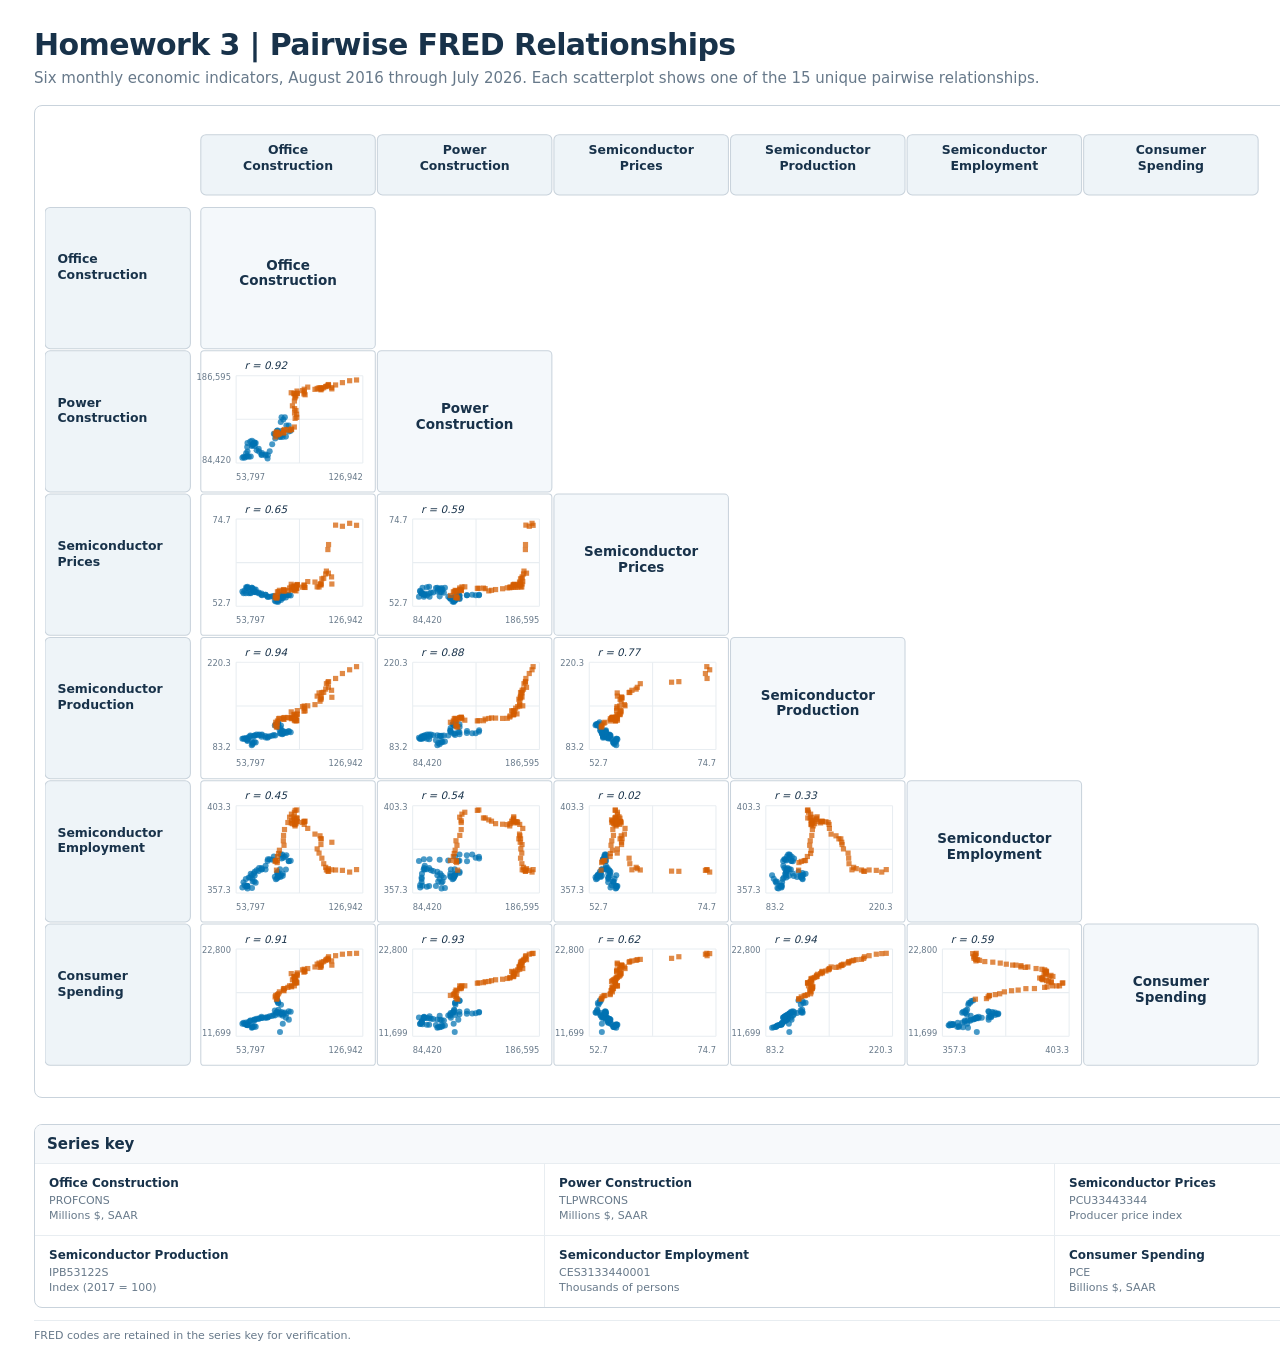
==== pairwise/index.html @ ceed5c77 "added study guide and pairwise visualization" ====
<!doctype html>
<html lang="en">
<head>
<meta charset="utf-8">
<meta name="viewport" content="width=device-width,initial-scale=1">
<title>Homework 3 Pairwise FRED Relationships</title>
<style>
:root{
  --ink:#18324a;
  --muted:#67798a;
  --line:#c9d3dc;
  --grid:#e8edf1;
  --panel:#f7f9fb;
  --diag:#eef4f8;
  --blue:#0072B2;
  --orange:#D55E00;
  --focus:#173f5f;
}
*{box-sizing:border-box}
body{
  margin:0;
  font-family:Inter, ui-sans-serif, system-ui, -apple-system, BlinkMacSystemFont, "Segoe UI", sans-serif;
  color:var(--ink);
  background:#fff;
}
.page{
  width:1600px;
  min-height:1120px;
  margin:0 auto;
  padding:28px 34px 24px;
}
h1{font-size:30px;line-height:1.15;margin:0;font-weight:750;letter-spacing:-.02em}
.subtitle{margin-top:6px;color:var(--muted);font-size:15px}
.layout{
  display:grid;
  grid-template-columns:minmax(0,1fr) 256px;
  gap:18px;
  margin-top:18px;
  align-items:start
}
.matrix-wrap{border:1px solid var(--line);border-radius:8px;padding:10px;background:#fff}
#matrix{width:100%;height:auto;display:block}
.sidebar{display:flex;flex-direction:column;gap:10px}
.card{border:1px solid var(--line);border-radius:8px;background:#fff;overflow:hidden}
.card h2{margin:0;padding:10px 12px;background:var(--panel);font-size:15px}
.card .body{padding:12px;font-size:12.5px;line-height:1.42}
.legend-row{display:flex;align-items:center;gap:9px;margin:8px 0}
.dot{width:12px;height:12px;border-radius:50%;background:var(--blue);display:inline-block}
.square{width:12px;height:12px;background:var(--orange);display:inline-block}
.note{font-size:11.5px;color:var(--muted);margin-top:8px}
.controls{display:flex;gap:8px;flex-wrap:wrap;margin-top:10px}
button{
  font:inherit;font-size:12px;padding:7px 10px;border-radius:6px;border:1px solid var(--line);
  background:#fff;color:var(--ink);cursor:pointer
}
button.active{background:var(--focus);color:#fff;border-color:var(--focus)}
#detailTitle{font-weight:700;margin-bottom:4px}
#detailMeta{color:var(--muted);font-size:12px;margin-bottom:8px}
#detailSvg{width:100%;height:auto;display:block;background:#fff}
.bottom-key{
  margin-top:16px;
  border:1px solid var(--line);
  border-radius:8px;
  overflow:hidden;
}
.bottom-key h2{
  margin:0;padding:10px 12px;background:var(--panel);font-size:15px
}
.key-grid{
  display:grid;
  grid-template-columns:repeat(3, 1fr);
  gap:0;
}
.key-item{
  padding:12px 14px;
  border-top:1px solid var(--grid);
  border-right:1px solid var(--grid);
  min-height:72px;
}
.key-item:nth-child(3n){border-right:none}
.key-name{font-weight:700;font-size:12px;margin-bottom:4px}
.key-code{font-size:11px;color:var(--muted)}
.key-unit{font-size:11px;color:var(--muted);margin-top:2px}
.footer{
  margin-top:12px;padding-top:8px;border-top:1px solid var(--grid);
  color:var(--muted);font-size:11px;display:flex;justify-content:space-between;gap:16px
}
.tooltip{
  position:fixed;pointer-events:none;background:#102b3f;color:#fff;border-radius:6px;
  padding:8px 10px;font-size:12px;line-height:1.35;box-shadow:0 4px 18px rgba(0,0,0,.18);
  opacity:0;transition:opacity .08s;z-index:99;max-width:260px
}
.small-list{margin:0;padding-left:18px}
.small-list li{margin:4px 0}
@media print{
  .controls{display:none}
  .page{width:auto;min-height:auto;padding:18px}
}
</style>
</head>
<body>
<div class="page">
  <h1>Homework 3 | Pairwise FRED Relationships</h1>
  <div class="subtitle">Six monthly economic indicators, August 2016 through July 2026. Each scatterplot shows one of the 15 unique pairwise relationships.</div>

  <div class="layout">
    <div class="matrix-wrap">
      <svg id="matrix" viewBox="0 0 1190 935" role="img" aria-labelledby="matrixTitle matrixDesc">
        <title id="matrixTitle">Triangular scatterplot matrix of six FRED indicators</title>
        <desc id="matrixDesc">Fifteen pairwise scatterplots. Blue circles show the first 60 months and orange squares show the second 60 months.</desc>
      </svg>
    </div>

    <aside class="sidebar">
      <section class="card">
        <h2>Time period</h2>
        <div class="body">
          <div class="legend-row"><span class="dot"></span><span><strong>Early half</strong><br>Aug 2016 to Jul 2021</span></div>
          <div class="legend-row"><span class="square"></span><span><strong>Late half</strong><br>Aug 2021 to Jul 2026</span></div>
          <div class="controls">
            <button id="splitBtn" class="active">Split-half view</button>
            <button id="singleBtn">All months</button>
          </div>
        </div>
      </section>

      <section class="card">
        <h2>How to read it</h2>
        <div class="body">
          <ul class="small-list">
            <li>Each point represents one month.</li>
            <li>Upward patterns suggest positive correlation.</li>
            <li>Downward patterns suggest negative correlation.</li>
            <li>Diffuse clouds suggest little linear correlation.</li>
          </ul>
          <div class="note">The small <em>r</em> value in each panel summarizes the full 10-year Pearson correlation for that pair.</div>
        </div>
      </section>

      <section class="card">
        <h2>Selected pair</h2>
        <div class="body">
          <div id="detailTitle">Select a pair</div>
          <div id="detailMeta">Click any scatterplot for a larger view.</div>
          <svg id="detailSvg" viewBox="0 0 240 220" aria-label="Selected pair detail"></svg>
          <div id="detailStats" class="note"></div>
        </div>
      </section>

      <section class="card">
        <h2>Why split the decade?</h2>
        <div class="body">
          The two marker styles make it easier to see whether an overall relationship remains similar or changes over time. This is a diagnostic view, not a claim that August 2021 is a causal breakpoint.
        </div>
      </section>
    </aside>
  </div>

  <section class="bottom-key">
    <h2>Series key</h2>
    <div class="key-grid" id="seriesKey"></div>
  </section>

  <div class="footer">
    <span>FRED codes are retained in the series key for verification.</span>
    <span>Correlation describes association, not causation.</span>
  </div>
</div>
<div class="tooltip" id="tooltip"></div>

<script>
const P = {"series":["PROFCONS","TLPWRCONS","PCU33443344","IPB53122S","CES3133440001","PCE"],"labels":{"PROFCONS":"Office Construction","TLPWRCONS":"Power Construction","PCU33443344":"Semiconductor Prices","IPB53122S":"Semiconductor Production","CES3133440001":"Semiconductor Employment","PCE":"Consumer Spending"},"units":{"PROFCONS":"Millions $, SAAR","TLPWRCONS":"Millions $, SAAR","PCU33443344":"Producer price index","IPB53122S":"Index (2017 = 100)","CES3133440001":"Thousands of persons","PCE":"Billions $, SAAR"},"data":[{"date":"2016-08-01","PROFCONS":62814.0,"TLPWRCONS":104296.0,"PCU33443344":57.4,"IPB53122S":89.99,"CES3133440001":366.6,"PCE":12788.1},{"date":"2016-09-01","PROFCONS":63241.0,"TLPWRCONS":106134.0,"PCU33443344":57.1,"IPB53122S":91.7511,"CES3133440001":364.8,"PCE":12846.6},{"date":"2016-10-01","PROFCONS":63377.0,"TLPWRCONS":105015.0,"PCU33443344":56.9,"IPB53122S":93.6898,"CES3133440001":363.3,"PCE":12867.0},{"date":"2016-11-01","PROFCONS":65110.0,"TLPWRCONS":107626.0,"PCU33443344":56.9,"IPB53122S":94.4096,"CES3133440001":362.7,"PCE":12893.0},{"date":"2016-12-01","PROFCONS":64316.0,"TLPWRCONS":108514.0,"PCU33443344":56.9,"IPB53122S":94.991,"CES3133440001":363.3,"PCE":13005.9},{"date":"2017-01-01","PROFCONS":62978.0,"TLPWRCONS":110424.0,"PCU33443344":57.4,"IPB53122S":95.6996,"CES3133440001":359.9,"PCE":13063.7},{"date":"2017-02-01","PROFCONS":60356.0,"TLPWRCONS":107641.0,"PCU33443344":57.3,"IPB53122S":96.8644,"CES3133440001":359.6,"PCE":13088.4},{"date":"2017-03-01","PROFCONS":60197.0,"TLPWRCONS":103168.0,"PCU33443344":57.3,"IPB53122S":97.9667,"CES3133440001":361.0,"PCE":13139.9},{"date":"2017-04-01","PROFCONS":60376.0,"TLPWRCONS":97677.0,"PCU33443344":57.6,"IPB53122S":99.4458,"CES3133440001":361.0,"PCE":13169.2},{"date":"2017-05-01","PROFCONS":59565.0,"TLPWRCONS":95844.0,"PCU33443344":57.5,"IPB53122S":100.1456,"CES3133440001":360.6,"PCE":13171.9},{"date":"2017-06-01","PROFCONS":60209.0,"TLPWRCONS":92346.0,"PCU33443344":57.4,"IPB53122S":100.2831,"CES3133440001":361.1,"PCE":13225.2},{"date":"2017-07-01","PROFCONS":58627.0,"TLPWRCONS":90388.0,"PCU33443344":56.6,"IPB53122S":100.1293,"CES3133440001":361.3,"PCE":13263.3},{"date":"2017-08-01","PROFCONS":57421.0,"TLPWRCONS":90464.0,"PCU33443344":56.4,"IPB53122S":100.1895,"CES3133440001":360.2,"PCE":13294.6},{"date":"2017-09-01","PROFCONS":58071.0,"TLPWRCONS":91589.0,"PCU33443344":56.0,"IPB53122S":100.7648,"CES3133440001":362.9,"PCE":13417.3},{"date":"2017-10-01","PROFCONS":59408.0,"TLPWRCONS":91681.0,"PCU33443344":56.0,"IPB53122S":101.5288,"CES3133440001":364.6,"PCE":13447.5},{"date":"2017-11-01","PROFCONS":61116.0,"TLPWRCONS":91628.0,"PCU33443344":56.0,"IPB53122S":102.7545,"CES3133440001":365.4,"PCE":13540.6},{"date":"2017-12-01","PROFCONS":62243.0,"TLPWRCONS":91914.0,"PCU33443344":56.0,"IPB53122S":104.2279,"CES3133440001":367.4,"PCE":13666.1},{"date":"2018-01-01","PROFCONS":61953.0,"TLPWRCONS":109577.0,"PCU33443344":56.1,"IPB53122S":105.3186,"CES3133440001":365.5,"PCE":13703.3},{"date":"2018-02-01","PROFCONS":64524.0,"TLPWRCONS":107821.0,"PCU33443344":56.3,"IPB53122S":105.0084,"CES3133440001":366.5,"PCE":13738.7},{"date":"2018-03-01","PROFCONS":64060.0,"TLPWRCONS":106598.0,"PCU33443344":56.3,"IPB53122S":104.7029,"CES3133440001":367.6,"PCE":13793.2},{"date":"2018-04-01","PROFCONS":64539.0,"TLPWRCONS":104242.0,"PCU33443344":56.4,"IPB53122S":105.6117,"CES3133440001":368.5,"PCE":13838.4},{"date":"2018-05-01","PROFCONS":66837.0,"TLPWRCONS":100958.0,"PCU33443344":56.2,"IPB53122S":105.8783,"CES3133440001":368.8,"PCE":13905.0},{"date":"2018-06-01","PROFCONS":65598.0,"TLPWRCONS":99162.0,"PCU33443344":56.2,"IPB53122S":106.8108,"CES3133440001":369.3,"PCE":13930.4},{"date":"2018-07-01","PROFCONS":67061.0,"TLPWRCONS":97643.0,"PCU33443344":55.9,"IPB53122S":106.8383,"CES3133440001":370.4,"PCE":13974.8},{"date":"2018-08-01","PROFCONS":68707.0,"TLPWRCONS":95972.0,"PCU33443344":55.5,"IPB53122S":106.8009,"CES3133440001":369.8,"PCE":14014.0},{"date":"2018-09-01","PROFCONS":68540.0,"TLPWRCONS":94145.0,"PCU33443344":55.9,"IPB53122S":105.7947,"CES3133440001":369.6,"PCE":14017.8},{"date":"2018-10-01","PROFCONS":70796.0,"TLPWRCONS":93244.0,"PCU33443344":55.6,"IPB53122S":104.4552,"CES3133440001":369.7,"PCE":14083.1},{"date":"2018-11-01","PROFCONS":68474.0,"TLPWRCONS":93640.0,"PCU33443344":55.6,"IPB53122S":103.2209,"CES3133440001":370.5,"PCE":14162.9},{"date":"2018-12-01","PROFCONS":70816.0,"TLPWRCONS":94159.0,"PCU33443344":55.6,"IPB53122S":102.1217,"CES3133440001":371.6,"PCE":14051.6},{"date":"2019-01-01","PROFCONS":71955.0,"TLPWRCONS":89483.0,"PCU33443344":55.1,"IPB53122S":101.8818,"CES3133440001":374.1,"PCE":14084.6},{"date":"2019-02-01","PROFCONS":72129.0,"TLPWRCONS":93440.0,"PCU33443344":55.1,"IPB53122S":103.1751,"CES3133440001":375.0,"PCE":14117.4},{"date":"2019-03-01","PROFCONS":73168.0,"TLPWRCONS":98046.0,"PCU33443344":55.1,"IPB53122S":103.9548,"CES3133440001":375.1,"PCE":14248.6},{"date":"2019-04-01","PROFCONS":74633.0,"TLPWRCONS":106191.0,"PCU33443344":55.2,"IPB53122S":104.9363,"CES3133440001":374.8,"PCE":14290.0},{"date":"2019-05-01","PROFCONS":76366.0,"TLPWRCONS":113099.0,"PCU33443344":55.1,"IPB53122S":105.3309,"CES3133440001":374.4,"PCE":14353.3},{"date":"2019-06-01","PROFCONS":75568.0,"TLPWRCONS":118619.0,"PCU33443344":55.3,"IPB53122S":106.1206,"CES3133440001":376.5,"PCE":14408.7},{"date":"2019-07-01","PROFCONS":80445.0,"TLPWRCONS":122165.0,"PCU33443344":55.4,"IPB53122S":107.4128,"CES3133440001":377.5,"PCE":14496.0},{"date":"2019-08-01","PROFCONS":82817.0,"TLPWRCONS":128091.0,"PCU33443344":55.5,"IPB53122S":109.0928,"CES3133440001":377.1,"PCE":14558.2},{"date":"2019-09-01","PROFCONS":79572.0,"TLPWRCONS":132402.0,"PCU33443344":55.6,"IPB53122S":108.7969,"CES3133440001":377.6,"PCE":14590.6},{"date":"2019-10-01","PROFCONS":81040.0,"TLPWRCONS":135209.0,"PCU33443344":55.5,"IPB53122S":108.9329,"CES3133440001":375.8,"PCE":14617.4},{"date":"2019-11-01","PROFCONS":81931.0,"TLPWRCONS":137830.0,"PCU33443344":55.5,"IPB53122S":111.2914,"CES3133440001":376.4,"PCE":14711.0},{"date":"2019-12-01","PROFCONS":80025.0,"TLPWRCONS":137984.0,"PCU33443344":55.6,"IPB53122S":113.7337,"CES3133440001":375.4,"PCE":14774.8},{"date":"2020-01-01","PROFCONS":84149.0,"TLPWRCONS":128245.0,"PCU33443344":55.5,"IPB53122S":112.4892,"CES3133440001":374.0,"PCE":14868.3},{"date":"2020-02-01","PROFCONS":85308.0,"TLPWRCONS":122091.0,"PCU33443344":55.4,"IPB53122S":110.5394,"CES3133440001":374.2,"PCE":14828.1},{"date":"2020-03-01","PROFCONS":84246.0,"TLPWRCONS":121207.0,"PCU33443344":55.6,"IPB53122S":111.0584,"CES3133440001":374.1,"PCE":13812.8},{"date":"2020-04-01","PROFCONS":79128.0,"TLPWRCONS":118329.0,"PCU33443344":54.9,"IPB53122S":108.627,"CES3133440001":369.8,"PCE":12249.2},{"date":"2020-05-01","PROFCONS":80744.0,"TLPWRCONS":117445.0,"PCU33443344":54.9,"IPB53122S":108.1308,"CES3133440001":366.3,"PCE":13281.5},{"date":"2020-06-01","PROFCONS":82540.0,"TLPWRCONS":115213.0,"PCU33443344":54.9,"IPB53122S":110.2709,"CES3133440001":369.7,"PCE":14049.2},{"date":"2020-07-01","PROFCONS":80728.0,"TLPWRCONS":114826.0,"PCU33443344":54.7,"IPB53122S":112.2976,"CES3133440001":367.6,"PCE":14307.2},{"date":"2020-08-01","PROFCONS":78950.0,"TLPWRCONS":114663.0,"PCU33443344":54.6,"IPB53122S":113.4444,"CES3133440001":366.2,"PCE":14462.2},{"date":"2020-09-01","PROFCONS":79383.0,"TLPWRCONS":115017.0,"PCU33443344":54.7,"IPB53122S":116.9728,"CES3133440001":365.7,"PCE":14668.1},{"date":"2020-10-01","PROFCONS":77955.0,"TLPWRCONS":117581.0,"PCU33443344":53.8,"IPB53122S":121.5272,"CES3133440001":365.6,"PCE":14725.8},{"date":"2020-11-01","PROFCONS":76760.0,"TLPWRCONS":116540.0,"PCU33443344":53.9,"IPB53122S":123.026,"CES3133440001":364.5,"PCE":14701.6},{"date":"2020-12-01","PROFCONS":77420.0,"TLPWRCONS":117387.0,"PCU33443344":54.1,"IPB53122S":122.6249,"CES3133440001":364.9,"PCE":14822.0},{"date":"2021-01-01","PROFCONS":78188.0,"TLPWRCONS":117771.0,"PCU33443344":54.1,"IPB53122S":122.5563,"CES3133440001":366.3,"PCE":15073.0},{"date":"2021-02-01","PROFCONS":76140.0,"TLPWRCONS":118022.0,"PCU33443344":54.1,"IPB53122S":120.8549,"CES3133440001":365.8,"PCE":14983.5},{"date":"2021-03-01","PROFCONS":79715.0,"TLPWRCONS":118924.0,"PCU33443344":54.3,"IPB53122S":121.0571,"CES3133440001":366.7,"PCE":15709.7},{"date":"2021-04-01","PROFCONS":78051.0,"TLPWRCONS":118565.0,"PCU33443344":54.2,"IPB53122S":123.8447,"CES3133440001":366.9,"PCE":15917.5},{"date":"2021-05-01","PROFCONS":78118.0,"TLPWRCONS":118597.0,"PCU33443344":54.5,"IPB53122S":126.2187,"CES3133440001":367.4,"PCE":15973.5},{"date":"2021-06-01","PROFCONS":77444.0,"TLPWRCONS":122152.0,"PCU33443344":54.7,"IPB53122S":122.867,"CES3133440001":367.8,"PCE":16191.7},{"date":"2021-07-01","PROFCONS":77764.0,"TLPWRCONS":122257.0,"PCU33443344":54.548,"IPB53122S":118.5003,"CES3133440001":368.5,"PCE":16239.7},{"date":"2021-08-01","PROFCONS":77091.0,"TLPWRCONS":120738.0,"PCU33443344":54.766,"IPB53122S":118.6605,"CES3133440001":369.3,"PCE":16412.9},{"date":"2021-09-01","PROFCONS":77484.0,"TLPWRCONS":119854.0,"PCU33443344":54.875,"IPB53122S":119.0291,"CES3133440001":373.3,"PCE":16489.6},{"date":"2021-10-01","PROFCONS":76312.0,"TLPWRCONS":119032.0,"PCU33443344":54.947,"IPB53122S":121.5124,"CES3133440001":373.9,"PCE":16704.2},{"date":"2021-11-01","PROFCONS":77574.0,"TLPWRCONS":119654.0,"PCU33443344":55.251,"IPB53122S":124.6972,"CES3133440001":374.3,"PCE":16849.8},{"date":"2021-12-01","PROFCONS":76645.0,"TLPWRCONS":114829.0,"PCU33443344":55.42,"IPB53122S":126.0997,"CES3133440001":374.4,"PCE":16891.0},{"date":"2022-01-01","PROFCONS":77632.0,"TLPWRCONS":117204.0,"PCU33443344":56.336,"IPB53122S":128.1396,"CES3133440001":376.5,"PCE":16993.8},{"date":"2022-02-01","PROFCONS":78285.0,"TLPWRCONS":117939.0,"PCU33443344":56.366,"IPB53122S":131.6216,"CES3133440001":378.1,"PCE":17106.0},{"date":"2022-03-01","PROFCONS":78798.0,"TLPWRCONS":118680.0,"PCU33443344":56.726,"IPB53122S":132.3046,"CES3133440001":379.8,"PCE":17347.2},{"date":"2022-04-01","PROFCONS":81447.0,"TLPWRCONS":120112.0,"PCU33443344":56.488,"IPB53122S":130.6544,"CES3133440001":382.4,"PCE":17490.0},{"date":"2022-05-01","PROFCONS":81055.0,"TLPWRCONS":119327.0,"PCU33443344":56.624,"IPB53122S":131.2535,"CES3133440001":384.8,"PCE":17574.5},{"date":"2022-06-01","PROFCONS":81177.0,"TLPWRCONS":122394.0,"PCU33443344":56.916,"IPB53122S":132.9365,"CES3133440001":387.6,"PCE":17755.2},{"date":"2022-07-01","PROFCONS":81730.0,"TLPWRCONS":123542.0,"PCU33443344":56.804,"IPB53122S":133.5663,"CES3133440001":390.7,"PCE":17770.1},{"date":"2022-08-01","PROFCONS":83674.0,"TLPWRCONS":123564.0,"PCU33443344":56.632,"IPB53122S":133.6247,"CES3133440001":394.4,"PCE":17916.5},{"date":"2022-09-01","PROFCONS":85837.0,"TLPWRCONS":123502.0,"PCU33443344":56.822,"IPB53122S":134.1355,"CES3133440001":395.3,"PCE":17992.8},{"date":"2022-10-01","PROFCONS":84657.0,"TLPWRCONS":122313.0,"PCU33443344":57.313,"IPB53122S":133.0217,"CES3133440001":397.2,"PCE":18109.6},{"date":"2022-11-01","PROFCONS":85716.0,"TLPWRCONS":124129.0,"PCU33443344":57.591,"IPB53122S":131.6678,"CES3133440001":398.8,"PCE":18108.0},{"date":"2022-12-01","PROFCONS":87411.0,"TLPWRCONS":126445.0,"PCU33443344":57.607,"IPB53122S":129.3593,"CES3133440001":399.8,"PCE":18116.5},{"date":"2023-01-01","PROFCONS":87862.0,"TLPWRCONS":136561.0,"PCU33443344":57.231,"IPB53122S":128.2705,"CES3133440001":400.8,"PCE":18449.1},{"date":"2023-02-01","PROFCONS":88818.0,"TLPWRCONS":137757.0,"PCU33443344":57.227,"IPB53122S":128.6655,"CES3133440001":401.0,"PCE":18491.6},{"date":"2023-03-01","PROFCONS":88688.0,"TLPWRCONS":141467.0,"PCU33443344":57.291,"IPB53122S":128.5615,"CES3133440001":396.8,"PCE":18520.4},{"date":"2023-04-01","PROFCONS":87516.0,"TLPWRCONS":142836.0,"PCU33443344":57.142,"IPB53122S":131.1037,"CES3133440001":396.8,"PCE":18641.8},{"date":"2023-05-01","PROFCONS":88366.0,"TLPWRCONS":145796.0,"PCU33443344":56.58,"IPB53122S":132.0769,"CES3133440001":395.8,"PCE":18664.6},{"date":"2023-06-01","PROFCONS":87555.0,"TLPWRCONS":147976.0,"PCU33443344":56.733,"IPB53122S":132.9548,"CES3133440001":395.1,"PCE":18773.0},{"date":"2023-07-01","PROFCONS":86300.0,"TLPWRCONS":151267.0,"PCU33443344":56.919,"IPB53122S":132.6844,"CES3133440001":393.8,"PCE":18884.2},{"date":"2023-08-01","PROFCONS":87440.0,"TLPWRCONS":156905.0,"PCU33443344":57.125,"IPB53122S":132.1756,"CES3133440001":393.5,"PCE":18953.3},{"date":"2023-09-01","PROFCONS":87800.0,"TLPWRCONS":160706.0,"PCU33443344":57.362,"IPB53122S":132.3021,"CES3133440001":393.3,"PCE":19048.1},{"date":"2023-10-01","PROFCONS":87815.0,"TLPWRCONS":162686.0,"PCU33443344":57.374,"IPB53122S":134.4001,"CES3133440001":392.6,"PCE":19109.4},{"date":"2023-11-01","PROFCONS":88346.0,"TLPWRCONS":162977.0,"PCU33443344":57.591,"IPB53122S":136.0805,"CES3133440001":393.8,"PCE":19178.9},{"date":"2023-12-01","PROFCONS":87235.0,"TLPWRCONS":165432.0,"PCU33443344":57.536,"IPB53122S":137.7923,"CES3133440001":396.0,"PCE":19283.5},{"date":"2024-01-01","PROFCONS":87227.0,"TLPWRCONS":165888.0,"PCU33443344":57.873,"IPB53122S":138.6867,"CES3133440001":397.4,"PCE":19303.3},{"date":"2024-02-01","PROFCONS":89029.0,"TLPWRCONS":165845.0,"PCU33443344":58.044,"IPB53122S":138.0412,"CES3133440001":396.7,"PCE":19446.5},{"date":"2024-03-01","PROFCONS":88947.0,"TLPWRCONS":168520.0,"PCU33443344":58.094,"IPB53122S":139.2916,"CES3133440001":394.9,"PCE":19581.8},{"date":"2024-04-01","PROFCONS":85609.0,"TLPWRCONS":166583.0,"PCU33443344":58.245,"IPB53122S":142.4464,"CES3133440001":394.2,"PCE":19665.7},{"date":"2024-05-01","PROFCONS":89114.0,"TLPWRCONS":165956.0,"PCU33443344":58.195,"IPB53122S":144.4501,"CES3133440001":394.8,"PCE":19758.0},{"date":"2024-06-01","PROFCONS":92969.0,"TLPWRCONS":165265.0,"PCU33443344":58.052,"IPB53122S":143.517,"CES3133440001":395.0,"PCE":19844.5},{"date":"2024-07-01","PROFCONS":93625.0,"TLPWRCONS":164227.0,"PCU33443344":57.453,"IPB53122S":144.1713,"CES3133440001":395.1,"PCE":19949.5},{"date":"2024-08-01","PROFCONS":93183.0,"TLPWRCONS":167476.0,"PCU33443344":57.484,"IPB53122S":148.228,"CES3133440001":394.8,"PCE":20001.3},{"date":"2024-09-01","PROFCONS":92147.0,"TLPWRCONS":169079.0,"PCU33443344":57.533,"IPB53122S":150.6738,"CES3133440001":394.4,"PCE":20147.6},{"date":"2024-10-01","PROFCONS":93113.0,"TLPWRCONS":170721.0,"PCU33443344":57.992,"IPB53122S":151.6731,"CES3133440001":393.4,"PCE":20226.0},{"date":"2024-11-01","PROFCONS":95146.0,"TLPWRCONS":173183.0,"PCU33443344":58.925,"IPB53122S":151.9804,"CES3133440001":391.3,"PCE":20313.6},{"date":"2024-12-01","PROFCONS":99316.0,"TLPWRCONS":170556.0,"PCU33443344":58.817,"IPB53122S":153.8061,"CES3133440001":388.3,"PCE":20514.3},{"date":"2025-01-01","PROFCONS":102225.0,"TLPWRCONS":170838.0,"PCU33443344":58.261,"IPB53122S":159.1412,"CES3133440001":387.4,"PCE":20462.2},{"date":"2025-02-01","PROFCONS":102795.0,"TLPWRCONS":170022.0,"PCU33443344":58.059,"IPB53122S":162.2637,"CES3133440001":385.8,"PCE":20519.8},{"date":"2025-03-01","PROFCONS":102854.0,"TLPWRCONS":171411.0,"PCU33443344":58.414,"IPB53122S":164.3237,"CES3133440001":385.8,"PCE":20683.0},{"date":"2025-04-01","PROFCONS":109064.0,"TLPWRCONS":171115.0,"PCU33443344":58.312,"IPB53122S":165.3617,"CES3133440001":384.0,"PCE":20746.4},{"date":"2025-05-01","PROFCONS":102760.0,"TLPWRCONS":172584.0,"PCU33443344":58.318,"IPB53122S":165.6791,"CES3133440001":382.8,"PCE":20755.0},{"date":"2025-06-01","PROFCONS":100575.0,"TLPWRCONS":171601.0,"PCU33443344":57.596,"IPB53122S":167.1942,"CES3133440001":380.5,"PCE":20868.4},{"date":"2025-07-01","PROFCONS":101666.0,"TLPWRCONS":172391.0,"PCU33443344":57.566,"IPB53122S":172.1753,"CES3133440001":378.3,"PCE":21007.3},{"date":"2025-08-01","PROFCONS":103300.0,"TLPWRCONS":171380.0,"PCU33443344":59.626,"IPB53122S":172.8262,"CES3133440001":375.6,"PCE":21123.8},{"date":"2025-09-01","PROFCONS":104376.0,"TLPWRCONS":172475.0,"PCU33443344":59.754,"IPB53122S":173.1665,"CES3133440001":372.7,"PCE":21202.4},{"date":"2025-10-01","PROFCONS":108898.0,"TLPWRCONS":172706.0,"PCU33443344":60.114,"IPB53122S":176.3751,"CES3133440001":369.5,"PCE":21288.1},{"date":"2025-11-01","PROFCONS":105503.0,"TLPWRCONS":173785.0,"PCU33443344":60.857,"IPB53122S":178.2095,"CES3133440001":370.8,"PCE":21356.0},{"date":"2025-12-01","PROFCONS":107066.0,"TLPWRCONS":176211.0,"PCU33443344":61.052,"IPB53122S":181.0264,"CES3133440001":370.1,"PCE":21445.9},{"date":"2026-01-01","PROFCONS":105913.0,"TLPWRCONS":174160.0,"PCU33443344":61.572,"IPB53122S":186.72,"CES3133440001":369.4,"PCE":21478.7},{"date":"2026-02-01","PROFCONS":106772.0,"TLPWRCONS":175305.0,"PCU33443344":67.007,"IPB53122S":189.0681,"CES3133440001":368.8,"PCE":21611.4},{"date":"2026-03-01","PROFCONS":107164.0,"TLPWRCONS":175392.0,"PCU33443344":68.269,"IPB53122S":189.92,"CES3133440001":368.7,"PCE":21814.7},{"date":"2026-04-01","PROFCONS":111220.0,"TLPWRCONS":175695.0,"PCU33443344":73.171,"IPB53122S":194.9277,"CES3133440001":369.4,"PCE":21949.5},{"date":"2026-05-01","PROFCONS":115159.0,"TLPWRCONS":178422.0,"PCU33443344":72.885,"IPB53122S":202.7101,"CES3133440001":369.2,"PCE":22136.8},{"date":"2026-06-01","PROFCONS":119328.0,"TLPWRCONS":180662.0,"PCU33443344":73.627,"IPB53122S":208.5963,"CES3133440001":368.3,"PCE":22214.2},{"date":"2026-07-01","PROFCONS":123318.0,"TLPWRCONS":181532.0,"PCU33443344":73.125,"IPB53122S":213.4946,"CES3133440001":369.6,"PCE":22250.4}],"corrs":{"PROFCONS|TLPWRCONS":{"full":0.9160990681285629,"early":0.7850893340620126,"late":0.8314108942539099},"PROFCONS|PCU33443344":{"full":0.6536209097742246,"early":-0.7689838603317183,"late":0.7957750426761669},"PROFCONS|IPB53122S":{"full":0.9405189319636744,"early":0.7109728695705179,"late":0.9574163915512021},"PROFCONS|CES3133440001":{"full":0.44768880740044126,"early":0.6625290862392713,"late":-0.4438925822596802},"PROFCONS|PCE":{"full":0.9145465259536216,"early":0.6694976297792937,"late":0.952719487446444},"TLPWRCONS|PCU33443344":{"full":0.5919067403652908,"early":-0.44675483397282134,"late":0.5588301134216421},"TLPWRCONS|IPB53122S":{"full":0.8820933456443911,"early":0.566083209792711,"late":0.7646237630691725},"TLPWRCONS|CES3133440001":{"full":0.5352452391933318,"early":0.4358751738533176,"late":-0.16172857460364654},"TLPWRCONS|PCE":{"full":0.925760077692743,"early":0.5289292244365562,"late":0.9380611139342613},"PCU33443344|IPB53122S":{"full":0.7664273557233117,"early":-0.8708212175692706,"late":0.8595862879525501},"PCU33443344|CES3133440001":{"full":0.02409632646675831,"early":-0.40723531361356186,"late":-0.5148009555837636},"PCU33443344|PCE":{"full":0.624169034797028,"early":-0.7568456816952878,"late":0.7246873509381844},"IPB53122S|CES3133440001":{"full":0.32641602571745015,"early":0.23538824501577948,"late":-0.6042147527097791},"IPB53122S|PCE":{"full":0.9389243876371518,"early":0.8570516046768908,"late":0.9192306344147599},"CES3133440001|PCE":{"full":0.5921893336172569,"early":0.41389155490876645,"late":-0.3198636618888581}}};
const SVG_NS = "http://www.w3.org/2000/svg";
const blue = "#0072B2", orange = "#D55E00", ink="#18324a", muted="#67798a", line="#c9d3dc", grid="#e8edf1";
const matrix = document.getElementById("matrix");
const tooltip = document.getElementById("tooltip");
let splitMode = true;

const series = P.series;
const n = series.length;
const matrixLeft = 150, matrixTop = 88, cellW = 170, cellH = 138;
const plotPad = {l:34,r:12,t:24,b:28};

const extents = {};
series.forEach(s => {
  const vals = P.data.map(d => d[s]);
  let mn = Math.min(...vals), mx = Math.max(...vals);
  const pad = (mx-mn)*0.055 || 1;
  extents[s] = [mn-pad, mx+pad];
});

function el(tag, attrs={}, parent=matrix){
  const node = document.createElementNS(SVG_NS, tag);
  Object.entries(attrs).forEach(([k,v]) => {
    if(k==="text") node.textContent=v;
    else node.setAttribute(k,v);
  });
  parent.appendChild(node);
  return node;
}
function scale(v, a, b, x0, x1){ return x0 + (v-a)/(b-a)*(x1-x0); }
function fmt(s,v){
  if(s==="PCU33443344" || s==="IPB53122S" || s==="CES3133440001") return v.toFixed(1);
  return Math.round(v).toLocaleString();
}
function rkey(a,b){ return series.indexOf(a)<series.indexOf(b) ? `${a}|${b}` : `${b}|${a}`; }
function rvals(a,b){ return P.corrs[rkey(a,b)]; }
function addMultilineText(parent, x, y, text, opts={}){
  const anchor = opts.anchor || "middle";
  const size = opts.size || 12;
  const weight = opts.weight || 700;
  const fill = opts.fill || ink;
  const words = text.split(" ");
  const lines = words.length === 2 ? [words[0], words[1]] :
                words.length === 3 ? [words[0], words.slice(1).join(" ")] :
                [text];
  const t = el("text",{x, y, "text-anchor":anchor, "font-size":String(size), "font-weight":String(weight), fill}, parent);
  lines.forEach((line, i) => {
    const span = document.createElementNS(SVG_NS, "tspan");
    span.setAttribute("x", x);
    span.setAttribute("dy", i===0 ? 0 : 15);
    span.textContent = line;
    t.appendChild(span);
  });
  return t;
}

function drawMatrix(){
  matrix.innerHTML = "";
  el("title",{id:"matrixTitle",text:"Triangular scatterplot matrix of six FRED indicators"});
  el("desc",{id:"matrixDesc",text:"Fifteen pairwise scatterplots. Blue circles show the first 60 months and orange squares show the second 60 months."});

  series.forEach((s,j)=>{
    const x=matrixLeft+j*cellW;
    el("rect",{x,y:18,width:cellW-2,height:58,rx:5,fill:"#eef4f8",stroke:line});
    addMultilineText(matrix, x+(cellW-2)/2, 37, P.labels[s], {size:12, anchor:"middle"});
  });

  series.forEach((ys,i)=>{
    const y=matrixTop+i*cellH;
    el("rect",{x:0,y,width:matrixLeft-10,height:cellH-2,rx:5,fill:"#eef4f8",stroke:line});
    addMultilineText(matrix, 12, y+54, P.labels[ys], {size:12, anchor:"start"});

    series.forEach((xs,j)=>{
      if(j>i) return;
      const x=matrixLeft+j*cellW;
      const g=el("g",{class:"cell"});
      if(i===j){
        el("rect",{x,y,width:cellW-2,height:cellH-2,rx:4,fill:"#f4f8fb",stroke:line},g);
        addMultilineText(g, x+(cellW-2)/2, y+60, P.labels[xs], {size:13, anchor:"middle"});
        return;
      }

      el("rect",{x,y,width:cellW-2,height:cellH-2,rx:3,fill:"#fff",stroke:line},g);
      const px0=x+plotPad.l, px1=x+cellW-plotPad.r-2, py0=y+plotPad.t, py1=y+cellH-plotPad.b-2;

      [0,.5,1].forEach(t=>{
        const gx=px0+t*(px1-px0), gy=py0+t*(py1-py0);
        el("line",{x1:gx,y1:py0,x2:gx,y2:py1,stroke:grid,"stroke-width":"1"},g);
        el("line",{x1:px0,y1:gy,x2:px1,y2:gy,stroke:grid,"stroke-width":"1"},g);
      });

      const [xmin,xmax]=extents[xs], [ymin,ymax]=extents[ys];

      P.data.forEach((d,idx)=>{
        const cx=scale(d[xs],xmin,xmax,px0,px1);
        const cy=scale(d[ys],ymin,ymax,py1,py0);
        const early=idx<60;
        const color=splitMode ? (early?blue:orange) : "#4f6b7a";
        let mark;
        if(splitMode && !early){
          mark=el("rect",{x:cx-2.5,y:cy-2.5,width:5,height:5,fill:color,opacity:".72","data-idx":idx,class:"point"},g);
        }else{
          mark=el("circle",{cx,cy,r:2.9,fill:color,opacity:".72","data-idx":idx,class:"point"},g);
        }
        mark.addEventListener("mouseenter", e=>showTooltip(e,d,xs,ys,idx));
        mark.addEventListener("mousemove", moveTooltip);
        mark.addEventListener("mouseleave", hideTooltip);
      });

      const rv=rvals(xs,ys).full;
      el("rect",{x:px0+3,y:y+5,width:54,height:18,rx:3,fill:"#ffffff",opacity:".92"},g);
      el("text",{x:px0+8,y:y+18,"font-size":"10","font-style":"italic",fill:ink,text:`r = ${rv.toFixed(2)}`},g);

      // Add local axis endpoint labels to every scatterplot for clarity.
      el("text",{x:px0,y:py1+16,"text-anchor":"start","font-size":"8",fill:muted,text:fmt(xs,xmin)},g);
      el("text",{x:px1,y:py1+16,"text-anchor":"end","font-size":"8",fill:muted,text:fmt(xs,xmax)},g);
      el("text",{x:px0-5,y:py0+4,"text-anchor":"end","font-size":"8",fill:muted,text:fmt(ys,ymax)},g);
      el("text",{x:px0-5,y:py1,"text-anchor":"end","font-size":"8",fill:muted,text:fmt(ys,ymin)},g);

      const hit=el("rect",{x,y,width:cellW-2,height:cellH-2,fill:"transparent",class:"hit",tabindex:"0","aria-label":`${P.labels[ys]} versus ${P.labels[xs]}`},g);
      hit.addEventListener("click",()=>drawDetail(xs,ys));
      hit.addEventListener("keydown",(ev)=>{if(ev.key==="Enter"||ev.key===" "){ev.preventDefault();drawDetail(xs,ys);}});
    });
  });
}

function showTooltip(e,d,xs,ys,idx){
  document.querySelectorAll(".point").forEach(p=>{
    if(Number(p.dataset.idx)===idx){
      p.setAttribute("opacity","1");
      if(p.tagName==="circle") p.setAttribute("r","4.8");
      if(p.tagName==="rect"){p.setAttribute("width","7");p.setAttribute("height","7");}
    }else{
      p.setAttribute("opacity",".22");
    }
  });
  tooltip.innerHTML = `<strong>${d.date.slice(0,7)}</strong><br>${P.labels[xs]}: ${fmt(xs,d[xs])}<br>${P.labels[ys]}: ${fmt(ys,d[ys])}`;
  tooltip.style.opacity=1;
  moveTooltip(e);
}
function moveTooltip(e){ tooltip.style.left=(e.clientX+14)+"px"; tooltip.style.top=(e.clientY+12)+"px"; }
function hideTooltip(){
  tooltip.style.opacity=0;
  document.querySelectorAll(".point").forEach(p=>{
    p.setAttribute("opacity",".72");
    if(p.tagName==="circle") p.setAttribute("r","2.9");
    if(p.tagName==="rect"){p.setAttribute("width","5");p.setAttribute("height","5");}
  });
}

function drawDetail(xs,ys){
  document.getElementById("detailTitle").textContent = `${P.labels[ys]} × ${P.labels[xs]}`;
  document.getElementById("detailMeta").textContent = `y-axis: ${P.labels[ys]} · x-axis: ${P.labels[xs]}`;
  const rv=rvals(xs,ys);
  document.getElementById("detailStats").innerHTML =
    `<strong>Full period:</strong> r = ${rv.full.toFixed(3)}<br>`+
    `<strong>Early half:</strong> r = ${rv.early.toFixed(3)}<br>`+
    `<strong>Late half:</strong> r = ${rv.late.toFixed(3)}`;

  const svg=document.getElementById("detailSvg");
  svg.innerHTML="";
  const ex=extents[xs], ey=extents[ys];
  // Center plot area and keep labels outside the plot frame.
  const x0=24,x1=220,y0=30,y1=176;

  [0,.5,1].forEach(t=>{
    el("line",{x1:x0+t*(x1-x0),y1:y0,x2:x0+t*(x1-x0),y2:y1,stroke:grid},svg);
    el("line",{x1:x0,y1:y0+t*(y1-y0),x2:x1,y2:y0+t*(y1-y0),stroke:grid},svg);
  });
  el("rect",{x:x0,y:y0,width:x1-x0,height:y1-y0,fill:"none",stroke:line},svg);

  P.data.forEach((d,idx)=>{
    const cx=scale(d[xs],ex[0],ex[1],x0,x1), cy=scale(d[ys],ey[0],ey[1],y1,y0);
    const early=idx<60, color=splitMode?(early?blue:orange):"#4f6b7a";
    if(splitMode && !early) el("rect",{x:cx-2.7,y:cy-2.7,width:5.4,height:5.4,fill:color,opacity:".75"},svg);
    else el("circle",{cx,cy,r:3.2,fill:color,opacity:".75"},svg);
  });

  // Local axis endpoint labels for the detail view.
  el("text",{x:x0,y:y1+16,"font-size":"8.5",fill:muted,text:fmt(xs,ex[0])},svg);
  el("text",{x:x1,y:y1+16,"text-anchor":"end","font-size":"8.5",fill:muted,text:fmt(xs,ex[1])},svg);
  el("text",{x:x0-4,y:y0+4,"text-anchor":"end","font-size":"8.5",fill:muted,text:fmt(ys,ey[1])},svg);
  el("text",{x:x0-4,y:y1,"text-anchor":"end","font-size":"8.5",fill:muted,text:fmt(ys,ey[0])},svg);

  // Axis titles aligned to the frame rather than floating off to the sides.
  el("text",{x:x0,y:16,"font-size":"9.5","font-weight":"600",fill:muted,text:P.labels[ys]},svg);
  el("text",{x:x0,y:206,"font-size":"9.5","font-weight":"600",fill:muted,text:P.labels[xs]},svg);
}

document.getElementById("splitBtn").addEventListener("click",()=>{
  splitMode=true;
  document.getElementById("splitBtn").classList.add("active");
  document.getElementById("singleBtn").classList.remove("active");
  drawMatrix();
});
document.getElementById("singleBtn").addEventListener("click",()=>{
  splitMode=false;
  document.getElementById("singleBtn").classList.add("active");
  document.getElementById("splitBtn").classList.remove("active");
  drawMatrix();
});

const key=document.getElementById("seriesKey");
series.forEach(s=>{
  const d=document.createElement("div");
  d.className="key-item";
  d.innerHTML=`<div class="key-name">${P.labels[s]}</div><div class="key-code">${s}</div><div class="key-unit">${P.units[s]}</div>`;
  key.appendChild(d);
});

drawMatrix();
</script>
</body>
</html>
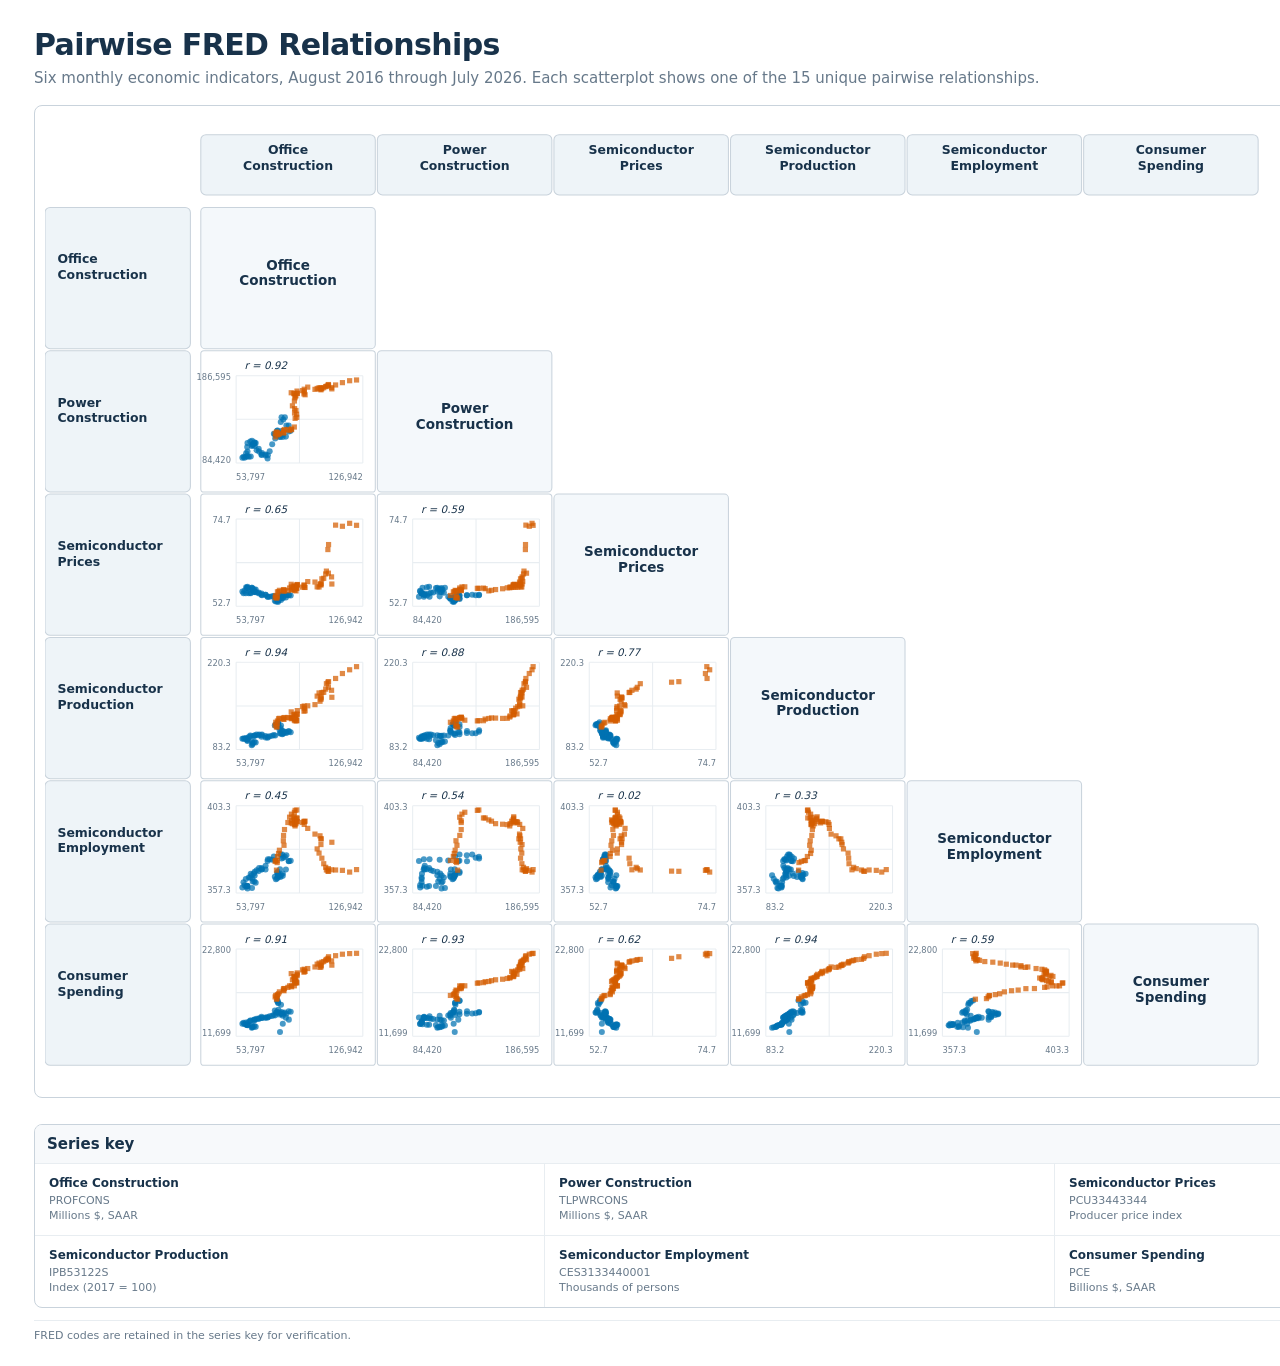
==== commit 5e646434: "Added HW3" ====
--- a/pairwise/index.html
+++ b/pairwise/index.html
@@ -100,7 +100,7 @@
 </head>
 <body>
 <div class="page">
-  <h1>Homework 3 | Pairwise FRED Relationships</h1>
+  <h1>Pairwise FRED Relationships</h1>
   <div class="subtitle">Six monthly economic indicators, August 2016 through July 2026. Each scatterplot shows one of the 15 unique pairwise relationships.</div>
 
   <div class="layout">
